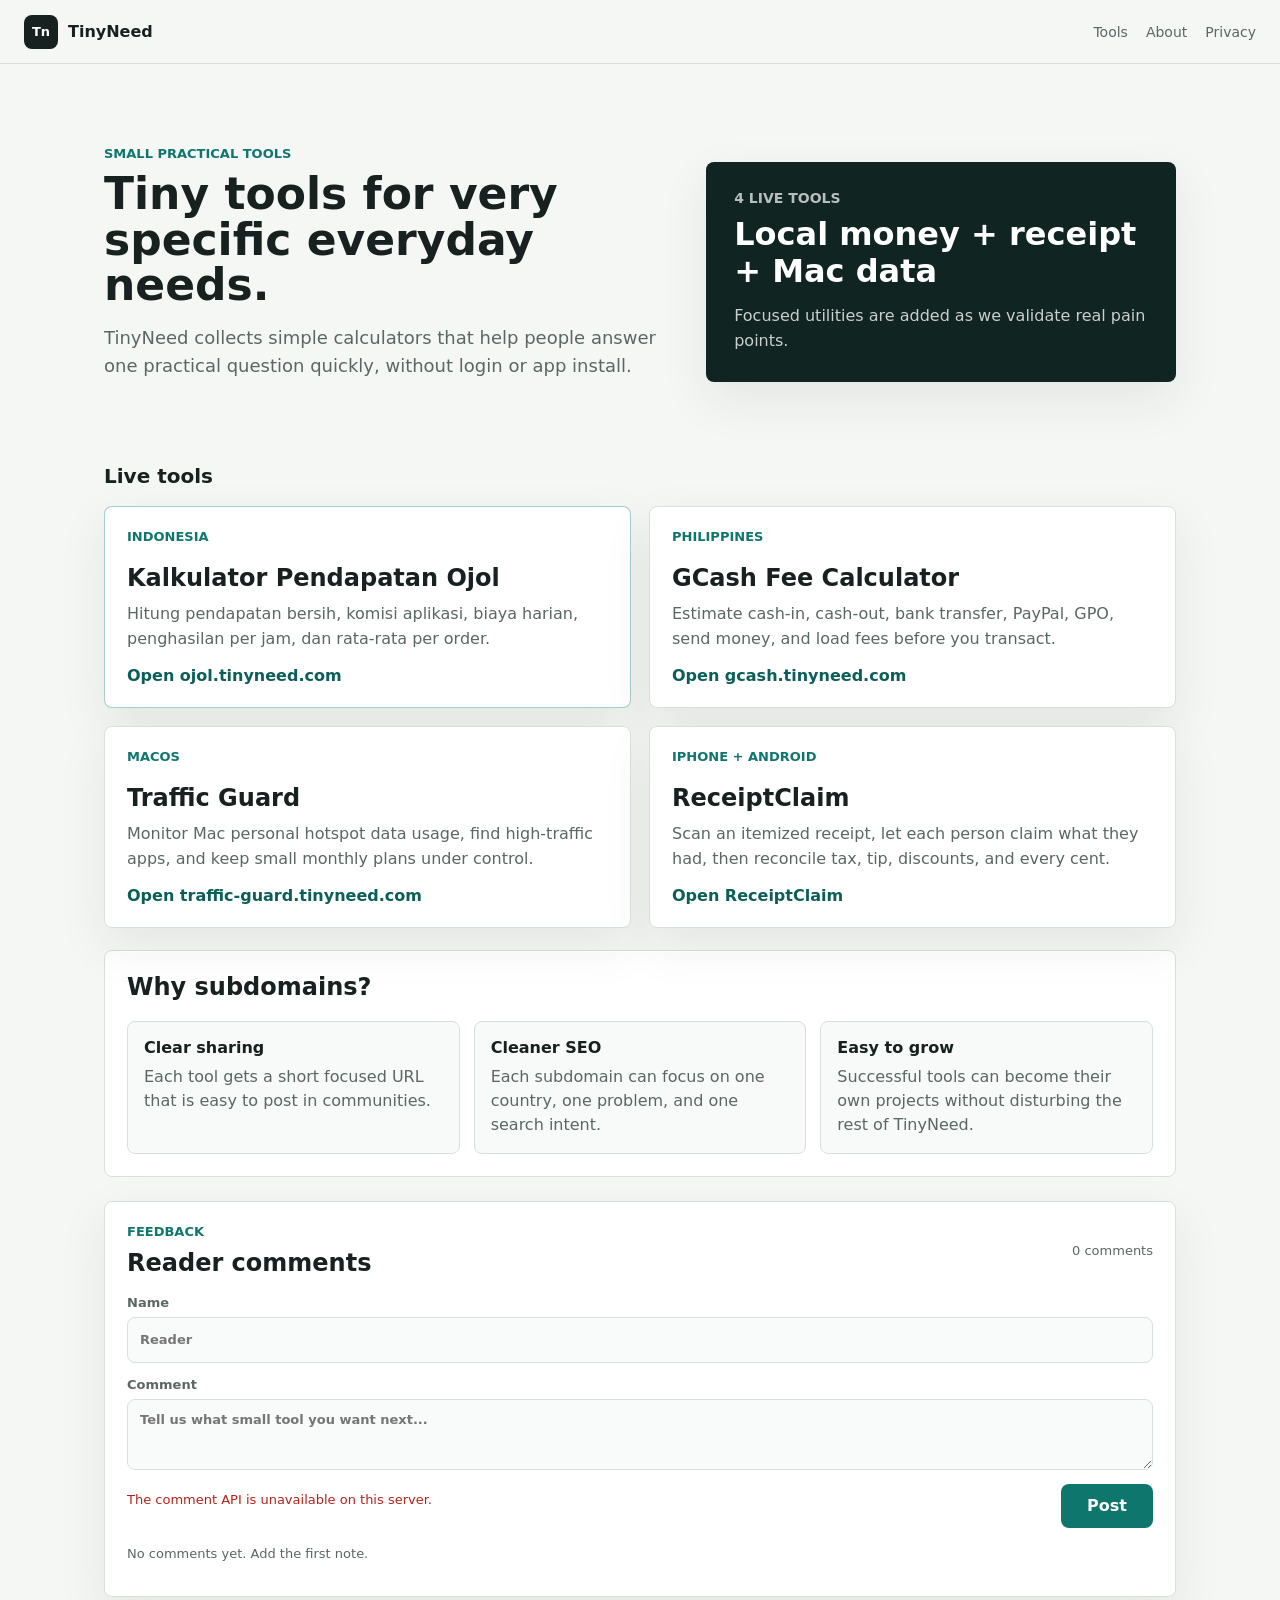
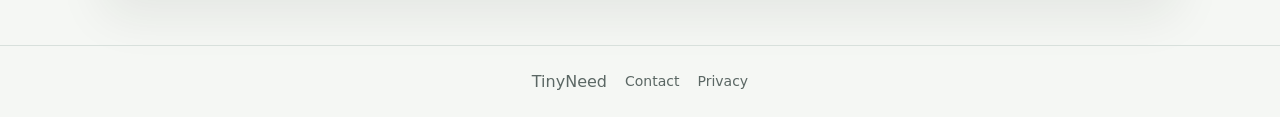
==== index.html @ 7031dfa2 "Add TinyNeed hub" ====
<!doctype html>
<html lang="en">
  <head>
    <meta charset="utf-8">
    <meta name="viewport" content="width=device-width, initial-scale=1">
    <title>TinyNeed - Small Practical Tools</title>
    <meta name="description" content="TinyNeed is a collection of small practical tools for everyday local needs, including ojol income, GCash fee, and Mac hotspot data tools.">
    <meta property="og:title" content="TinyNeed">
    <meta property="og:description" content="Small practical calculators for specific everyday needs.">
    <meta property="og:type" content="website">
    <meta property="og:url" content="https://tinyneed.com/">
    <meta name="theme-color" content="#17211f">
    <meta name="google-adsense-account" content="ca-pub-7896672979027584">
    <script async src="https://pagead2.googlesyndication.com/pagead/js/adsbygoogle.js?client=ca-pub-7896672979027584" crossorigin="anonymous"></script>
    <link rel="stylesheet" href="/styles.css?v=hub-20260701-2">
  </head>
  <body>
    <header class="topbar">
      <a class="brand" href="/" aria-label="TinyNeed home">
        <span class="brand-mark">Tn</span>
        <span>TinyNeed</span>
      </a>
      <nav class="topnav" aria-label="Site links">
        <a href="#tools">Tools</a>
        <a href="/about/">About</a>
        <a href="/privacy/">Privacy</a>
      </nav>
    </header>

    <main class="app-shell hub-shell">
      <section class="hub-hero">
        <div>
          <p class="eyebrow">Small practical tools</p>
          <h1>Tiny tools for very specific everyday needs.</h1>
          <p class="hero-text">TinyNeed collects simple calculators that help people answer one practical question quickly, without login or app install.</p>
        </div>
        <div class="hub-panel" aria-label="Available tools">
          <span>4 live tools</span>
          <strong>Local money + receipt + Mac data</strong>
          <p>Focused utilities are added as we validate real pain points.</p>
        </div>
      </section>

      <section class="tool-directory" id="tools">
        <div class="section-title">
          <h2>Live tools</h2>
        </div>
        <div class="tool-card-grid">
          <a class="tool-card primary-tool" href="https://ojol.tinyneed.com/">
            <span class="tool-locale">Indonesia</span>
            <h3>Kalkulator Pendapatan Ojol</h3>
            <p>Hitung pendapatan bersih, komisi aplikasi, biaya harian, penghasilan per jam, dan rata-rata per order.</p>
            <strong>Open ojol.tinyneed.com</strong>
          </a>
          <a class="tool-card" href="https://gcash.tinyneed.com/">
            <span class="tool-locale">Philippines</span>
            <h3>GCash Fee Calculator</h3>
            <p>Estimate cash-in, cash-out, bank transfer, PayPal, GPO, send money, and load fees before you transact.</p>
            <strong>Open gcash.tinyneed.com</strong>
          </a>
          <a class="tool-card" href="https://traffic-guard.tinyneed.com/">
            <span class="tool-locale">macOS</span>
            <h3>Traffic Guard</h3>
            <p>Monitor Mac personal hotspot data usage, find high-traffic apps, and keep small monthly plans under control.</p>
            <strong>Open traffic-guard.tinyneed.com</strong>
          </a>
          <a class="tool-card" href="https://receiptclaim.tinyneed.com/">
            <span class="tool-locale">iPhone + Android</span>
            <h3>ReceiptClaim</h3>
            <p>Scan an itemized receipt, let each person claim what they had, then reconcile tax, tip, discounts, and every cent.</p>
            <strong>Open ReceiptClaim</strong>
          </a>
        </div>
      </section>

      <section class="guide-section hub-note">
        <h2>Why subdomains?</h2>
        <div class="guide-grid">
          <article>
            <strong>Clear sharing</strong>
            <p>Each tool gets a short focused URL that is easy to post in communities.</p>
          </article>
          <article>
            <strong>Cleaner SEO</strong>
            <p>Each subdomain can focus on one country, one problem, and one search intent.</p>
          </article>
          <article>
            <strong>Easy to grow</strong>
            <p>Successful tools can become their own projects without disturbing the rest of TinyNeed.</p>
          </article>
        </div>
      </section>

      <section class="comment-section" id="comments" data-comment-section data-page-slug="home">
        <div class="comment-head">
          <div>
            <p class="eyebrow">Feedback</p>
            <h2>Reader comments</h2>
          </div>
          <span data-comment-count>Loading comments</span>
        </div>
        <form class="comment-form" data-comment-form>
          <div class="comment-hp" aria-hidden="true" style="position:absolute;width:1px;height:1px;overflow:hidden;left:-9999px;top:-9999px;">
            <label>Website<input type="text" name="website" tabindex="-1" autocomplete="off"></label>
          </div>
          <label>
            <span>Name</span>
            <input name="name" type="text" maxlength="40" placeholder="Reader" autocomplete="name">
          </label>
          <label>
            <span>Comment</span>
            <textarea name="comment" maxlength="600" rows="3" placeholder="Tell us what small tool you want next..." required></textarea>
          </label>
          <div class="comment-actions">
            <p class="comment-status" data-comment-status role="status"></p>
            <button type="submit" data-comment-submit>Post</button>
          </div>
        </form>
        <div class="comment-list" data-comment-list></div>
      </section>
    </main>

    <footer class="footer">
      <span>TinyNeed</span>
      <a href="/contact/">Contact</a>
      <a href="/privacy/">Privacy</a>
    </footer>
    <script src="/script.js" defer></script>
  </body>
</html>
---- styles.css ----
:root {
  color-scheme: light;
  --bg: #f5f7f4;
  --panel: #ffffff;
  --ink: #17211f;
  --muted: #5b6764;
  --line: #d8e0dc;
  --primary: #0f766e;
  --primary-strong: #0b5f58;
  --accent: #f59e0b;
  --danger: #b42318;
  --danger-bg: #fff1ef;
  --safe-bg: #eaf8f2;
  --shadow: 0 18px 50px rgba(23, 33, 31, 0.08);
  font-family: Inter, ui-sans-serif, system-ui, -apple-system, BlinkMacSystemFont, "Segoe UI", sans-serif;
}

* {
  box-sizing: border-box;
}

body {
  margin: 0;
  background: var(--bg);
  color: var(--ink);
}

a {
  color: inherit;
}

.topbar {
  align-items: center;
  background: rgba(245, 247, 244, 0.94);
  border-bottom: 1px solid var(--line);
  display: flex;
  justify-content: space-between;
  min-height: 64px;
  padding: 0 24px;
  position: sticky;
  top: 0;
  z-index: 10;
}

.brand {
  align-items: center;
  display: inline-flex;
  font-weight: 800;
  gap: 10px;
  text-decoration: none;
}

.brand-mark {
  align-items: center;
  aspect-ratio: 1;
  background: var(--ink);
  border-radius: 8px;
  color: #fff;
  display: inline-flex;
  font-size: 13px;
  justify-content: center;
  width: 34px;
}

.topnav,
.footer {
  align-items: center;
  display: flex;
  gap: 18px;
}

.topnav a,
.footer a {
  color: var(--muted);
  font-size: 14px;
  text-decoration: none;
}

.app-shell {
  margin: 0 auto;
  max-width: 1180px;
  padding: 28px 24px 48px;
}

.hero {
  align-items: center;
  display: grid;
  gap: 28px;
  grid-template-columns: minmax(0, 1.15fr) minmax(280px, 0.85fr);
  min-height: 260px;
}

.hero-copy,
.hero-visual {
  min-width: 0;
}

.eyebrow {
  color: var(--primary);
  font-size: 13px;
  font-weight: 800;
  letter-spacing: 0;
  margin: 0 0 10px;
  text-transform: uppercase;
}

h1,
h2,
h3,
p {
  margin-top: 0;
}

h1 {
  font-size: 44px;
  letter-spacing: 0;
  line-height: 1.04;
  margin-bottom: 16px;
  max-width: 680px;
  overflow-wrap: break-word;
}

.hero-text {
  color: var(--muted);
  font-size: 18px;
  line-height: 1.55;
  max-width: 640px;
}

.hero-visual {
  align-items: center;
  display: flex;
  justify-content: center;
}

.phone-card {
  aspect-ratio: 5 / 4;
  background: #102421;
  border: 1px solid rgba(255, 255, 255, 0.2);
  border-radius: 8px;
  box-shadow: var(--shadow);
  color: #fff;
  max-width: 360px;
  overflow: hidden;
  padding: 22px;
  position: relative;
  width: 100%;
}

.map-strip {
  background:
    linear-gradient(90deg, rgba(255,255,255,0.16) 1px, transparent 1px),
    linear-gradient(0deg, rgba(255,255,255,0.12) 1px, transparent 1px);
  background-size: 34px 34px;
  inset: 0;
  opacity: 0.35;
  position: absolute;
}

.ride-row {
  align-items: center;
  background: rgba(255,255,255,0.95);
  border-radius: 8px;
  color: var(--ink);
  display: flex;
  justify-content: space-between;
  margin-bottom: 12px;
  padding: 14px;
  position: relative;
  z-index: 1;
}

.ride-row span {
  background: var(--primary);
  border-radius: 99px;
  display: block;
  height: 12px;
  width: 72px;
}

.ride-row.muted span {
  background: var(--accent);
  width: 108px;
}

.route-line {
  border: 5px solid var(--accent);
  border-bottom: 0;
  border-left: 0;
  border-radius: 0 80px 0 0;
  bottom: 36px;
  height: 120px;
  position: absolute;
  right: 46px;
  width: 130px;
}

.tool-grid {
  align-items: start;
  display: grid;
  gap: 20px;
  grid-template-columns: minmax(0, 1.2fr) minmax(320px, 0.8fr);
}

.calculator,
.results,
.history-section,
.guide-section {
  background: var(--panel);
  border: 1px solid var(--line);
  border-radius: 8px;
  box-shadow: var(--shadow);
}

.calculator,
.results {
  padding: 22px;
}

.section-title {
  align-items: center;
  display: flex;
  gap: 12px;
  justify-content: space-between;
  margin-bottom: 18px;
}

.section-title h2 {
  font-size: 20px;
  margin-bottom: 0;
}

.field-row {
  display: grid;
  gap: 14px;
  grid-template-columns: repeat(2, minmax(0, 1fr));
  margin-bottom: 14px;
}

label {
  color: var(--muted);
  display: grid;
  font-size: 13px;
  font-weight: 750;
  gap: 8px;
}

input,
select {
  background: #fff;
  border: 1px solid var(--line);
  border-radius: 8px;
  color: var(--ink);
  font: inherit;
  font-size: 16px;
  min-height: 46px;
  padding: 0 12px;
  width: 100%;
}

input:focus,
select:focus {
  border-color: var(--primary);
  outline: 3px solid rgba(15, 118, 110, 0.14);
}

.money-input {
  align-items: center;
  border: 1px solid var(--line);
  border-radius: 8px;
  display: flex;
  overflow: hidden;
}

.money-input span {
  align-items: center;
  align-self: stretch;
  background: #eef4f1;
  color: var(--muted);
  display: flex;
  font-weight: 800;
  padding: 0 12px;
}

.money-input input {
  border: 0;
  border-radius: 0;
}

.costs {
  border-top: 1px solid var(--line);
  margin-top: 18px;
  padding-top: 18px;
}

.costs h3 {
  font-size: 16px;
  margin-bottom: 14px;
}

button,
.whatsapp-button {
  align-items: center;
  border: 0;
  border-radius: 8px;
  cursor: pointer;
  display: inline-flex;
  font: inherit;
  font-weight: 800;
  justify-content: center;
  min-height: 44px;
  padding: 0 16px;
  text-decoration: none;
}

.primary-button {
  background: var(--primary);
  color: #fff;
  margin-top: 6px;
  width: 100%;
}

.primary-button:hover {
  background: var(--primary-strong);
}

.secondary-button {
  background: #ecf3f0;
  color: var(--primary-strong);
}

.ghost-button {
  background: transparent;
  color: var(--muted);
  min-height: 34px;
  padding: 0 8px;
}

.whatsapp-button {
  background: #1f9d55;
  color: #fff;
}

.results {
  position: sticky;
  top: 84px;
}

.status-pill {
  background: var(--safe-bg);
  border-radius: 99px;
  color: var(--primary-strong);
  font-size: 13px;
  font-weight: 900;
  padding: 7px 10px;
}

.status-pill.warning {
  background: var(--danger-bg);
  color: var(--danger);
}

.big-number {
  background: #0d2925;
  border-radius: 8px;
  color: #fff;
  margin-bottom: 16px;
  padding: 20px;
}

.big-number span {
  color: rgba(255,255,255,0.72);
  display: block;
  font-size: 14px;
  margin-bottom: 8px;
}

.big-number strong {
  display: block;
  font-size: 34px;
  line-height: 1.1;
}

.metric-list {
  display: grid;
  gap: 10px;
}

.metric-list div {
  align-items: center;
  border-bottom: 1px solid var(--line);
  display: flex;
  justify-content: space-between;
  min-height: 48px;
}

.metric-list span {
  color: var(--muted);
}

.insight {
  background: #fff8ea;
  border: 1px solid #f4d69a;
  border-radius: 8px;
  color: #62410c;
  line-height: 1.45;
  margin-top: 16px;
  padding: 14px;
}

.insight.warning {
  background: var(--danger-bg);
  border-color: #ffccc7;
  color: var(--danger);
}

.share-row {
  display: grid;
  gap: 10px;
  grid-template-columns: 1fr 1fr;
  margin-top: 16px;
}

.history-section,
.guide-section {
  margin-top: 22px;
  padding: 22px;
}

.history-list {
  display: grid;
  gap: 10px;
}

.history-item {
  align-items: center;
  background: #f7faf8;
  border: 1px solid var(--line);
  border-radius: 8px;
  display: grid;
  gap: 4px;
  grid-template-columns: minmax(0, 1fr) auto;
  padding: 12px;
}

.history-item strong,
.history-item span {
  display: block;
}

.history-item span {
  color: var(--muted);
  font-size: 13px;
}

.empty-state {
  color: var(--muted);
  margin-bottom: 0;
}

.guide-grid {
  display: grid;
  gap: 14px;
  grid-template-columns: repeat(3, minmax(0, 1fr));
}

.guide-grid article {
  background: #f7faf8;
  border: 1px solid var(--line);
  border-radius: 8px;
  padding: 16px;
}

.guide-grid p {
  color: var(--muted);
  line-height: 1.5;
  margin-bottom: 0;
  margin-top: 8px;
}

.hub-shell {
  max-width: 1120px;
}

.hub-hero {
  align-items: center;
  display: grid;
  gap: 28px;
  grid-template-columns: minmax(0, 1.1fr) minmax(280px, 0.9fr);
  min-height: 360px;
}

.hub-panel {
  background: #102421;
  border-radius: 8px;
  box-shadow: var(--shadow);
  color: #fff;
  padding: 28px;
}

.hub-panel span {
  color: rgba(255,255,255,0.7);
  display: block;
  font-size: 14px;
  font-weight: 800;
  margin-bottom: 10px;
  text-transform: uppercase;
}

.hub-panel strong {
  display: block;
  font-size: 32px;
  line-height: 1.15;
  margin-bottom: 14px;
}

.hub-panel p {
  color: rgba(255,255,255,0.78);
  line-height: 1.55;
  margin-bottom: 0;
}

.tool-directory {
  margin-top: 12px;
}

.tool-card-grid {
  display: grid;
  gap: 18px;
  grid-template-columns: repeat(2, minmax(0, 1fr));
}

.tool-card {
  background: var(--panel);
  border: 1px solid var(--line);
  border-radius: 8px;
  box-shadow: var(--shadow);
  display: grid;
  gap: 10px;
  min-width: 0;
  padding: 22px;
  text-decoration: none;
}

.tool-card:hover {
  border-color: rgba(15, 118, 110, 0.4);
}

.tool-card.primary-tool {
  border-color: rgba(15, 118, 110, 0.36);
}

.tool-locale {
  color: var(--primary);
  display: block;
  font-size: 13px;
  font-weight: 900;
  margin-bottom: 10px;
  text-transform: uppercase;
}

.tool-card h3 {
  font-size: 24px;
  line-height: 1.18;
  margin-bottom: 0;
  overflow-wrap: break-word;
}

.tool-card p {
  color: var(--muted);
  line-height: 1.55;
  margin-bottom: 4px;
}

.tool-card strong {
  color: var(--primary-strong);
  display: block;
  overflow-wrap: anywhere;
}

.hub-note {
  box-shadow: none;
}

.footer {
  border-top: 1px solid var(--line);
  color: var(--muted);
  justify-content: center;
  min-height: 72px;
  padding: 0 20px;
}

.simple-page {
  background: var(--panel);
  border: 1px solid var(--line);
  border-radius: 8px;
  box-shadow: var(--shadow);
  line-height: 1.6;
  margin: 48px auto;
  max-width: 760px;
  padding: 28px;
}

.simple-page h1 {
  font-size: 36px;
}

.back-link {
  color: var(--primary);
  display: inline-block;
  font-weight: 800;
  margin-bottom: 18px;
  text-decoration: none;
}

.receiptclaim-shell {
  --receipt-navy: #31456a;
  --receipt-ivory: #f7f5f0;
}

.receiptclaim-hero,
.receiptclaim-showcase,
.receiptclaim-privacy-callout {
  align-items: center;
  display: grid;
  gap: 36px;
  grid-template-columns: minmax(0, 1.1fr) minmax(280px, 0.9fr);
}

.receiptclaim-hero {
  min-height: 560px;
  padding: 52px 0;
}

.receiptclaim-actions,
.receiptclaim-proof {
  align-items: center;
  display: flex;
  flex-wrap: wrap;
  gap: 12px;
}

.receiptclaim-primary,
.receiptclaim-secondary {
  border-radius: 10px;
  display: inline-flex;
  font-weight: 800;
  justify-content: center;
  padding: 13px 18px;
  text-decoration: none;
}

.receiptclaim-primary {
  background: var(--receipt-navy);
  color: #fff;
}

.receiptclaim-secondary {
  border: 1px solid var(--line);
  color: var(--receipt-navy);
}

.receiptclaim-proof {
  color: var(--muted);
  font-size: 14px;
  margin: 24px 0 0;
  padding: 0;
}

.receiptclaim-proof li {
  list-style: none;
}

.receiptclaim-proof li::before {
  color: var(--primary);
  content: "✓";
  font-weight: 900;
  margin-right: 7px;
}

.receiptclaim-brand-panel {
  align-items: center;
  background: var(--receipt-navy);
  border-radius: 24px;
  box-shadow: var(--shadow);
  color: #fff;
  display: flex;
  flex-direction: column;
  padding: 36px;
  text-align: center;
}

.receiptclaim-brand-panel img {
  border-radius: 22%;
  max-width: 260px;
  width: 70%;
}

.receiptclaim-brand-panel strong {
  font-size: 28px;
  margin-top: 20px;
}

.receiptclaim-brand-panel span {
  color: rgba(255, 255, 255, 0.72);
  margin-top: 6px;
}

.receiptclaim-section,
.receiptclaim-showcase,
.receiptclaim-privacy-callout {
  background: var(--panel);
  border: 1px solid var(--line);
  border-radius: 18px;
  box-shadow: var(--shadow);
  margin-bottom: 26px;
  padding: 30px;
}

.receiptclaim-steps {
  display: grid;
  gap: 16px;
  grid-template-columns: repeat(4, minmax(0, 1fr));
}

.receiptclaim-steps article {
  background: #f8faf9;
  border: 1px solid var(--line);
  border-radius: 14px;
  padding: 18px;
}

.receiptclaim-steps article > span {
  align-items: center;
  background: var(--receipt-navy);
  border-radius: 50%;
  color: #fff;
  display: inline-flex;
  font-weight: 900;
  height: 30px;
  justify-content: center;
  margin-bottom: 16px;
  width: 30px;
}

.receiptclaim-steps h3 {
  margin-bottom: 8px;
}

.receiptclaim-steps p,
.receiptclaim-showcase p,
.receiptclaim-privacy-callout p,
.legal-page p,
.legal-page li {
  color: var(--muted);
  line-height: 1.65;
}

.receiptclaim-screens {
  display: grid;
  gap: 16px;
  grid-template-columns: repeat(2, minmax(0, 1fr));
}

.receiptclaim-screens figure {
  margin: 0;
}

.receiptclaim-screens img {
  border: 1px solid var(--line);
  border-radius: 18px;
  display: block;
  width: 100%;
}

.receiptclaim-screens figcaption {
  color: var(--muted);
  font-size: 12px;
  line-height: 1.4;
  margin-top: 8px;
}

.receiptclaim-note {
  background: #eef2f8;
  border-left: 4px solid var(--receipt-navy);
  border-radius: 8px;
  padding: 14px;
}

.legal-page h2 {
  font-size: 22px;
  margin-top: 28px;
}

.comment-section {
  background: var(--panel);
  border: 1px solid var(--line);
  border-radius: 8px;
  box-shadow: var(--shadow);
  margin-top: 24px;
  padding: 22px;
}

.comment-head,
.comment-actions,
.comment-meta {
  align-items: center;
  display: flex;
  gap: 12px;
  justify-content: space-between;
}

.comment-head h2 {
  margin: 0;
}

.comment-head span,
.comment-meta time,
.comment-empty,
.comment-status {
  color: var(--muted);
  font-size: 13px;
}

.comment-form {
  display: grid;
  gap: 14px;
  margin-top: 18px;
}

.comment-form label {
  display: grid;
  gap: 7px;
}

.comment-form input,
.comment-form textarea {
  background: #f8fbf9;
  border: 1px solid var(--line);
  border-radius: 8px;
  color: var(--text);
  font: inherit;
  padding: 12px;
}

.comment-form textarea {
  resize: vertical;
}

.comment-actions button {
  background: var(--primary);
  border: 0;
  border-radius: 8px;
  color: #fff;
  cursor: pointer;
  font-weight: 800;
  min-width: 92px;
  padding: 11px 16px;
}

.comment-actions button:disabled {
  cursor: wait;
  opacity: 0.65;
}

.comment-status[data-tone="error"] {
  color: #b42318;
}

.comment-status[data-tone="success"] {
  color: #067647;
}

.comment-list {
  display: grid;
  gap: 12px;
  margin-top: 18px;
}

.comment-item {
  background: #f8fbf9;
  border: 1px solid var(--line);
  border-radius: 8px;
  padding: 14px;
}

.comment-item p {
  line-height: 1.55;
  margin: 8px 0 0;
}

@media (max-width: 860px) {
  .topbar {
    padding: 0 16px;
  }

  .app-shell {
    padding: 22px 14px 36px;
  }

  .hero,
  .hub-hero,
  .tool-grid,
  .tool-card-grid,
  .guide-grid,
  .receiptclaim-hero,
  .receiptclaim-showcase,
  .receiptclaim-privacy-callout {
    grid-template-columns: 1fr;
  }

  .receiptclaim-hero {
    min-height: auto;
    padding: 28px 0;
  }

  .receiptclaim-steps {
    grid-template-columns: repeat(2, minmax(0, 1fr));
  }

  .hero {
    min-height: auto;
  }

  h1 {
    font-size: 36px;
  }

  .hero-text {
    font-size: 16px;
  }

  .hero-visual {
    display: none;
  }

  .results {
    position: static;
  }
}

@media (max-width: 560px) {
  .topnav {
    display: none;
  }

  .field-row,
  .share-row {
    grid-template-columns: 1fr;
  }

  .calculator,
  .results,
  .history-section,
  .guide-section,
  .comment-section {
    padding: 16px;
  }

  .comment-head,
  .comment-actions {
    align-items: flex-start;
    flex-direction: column;
  }

  .big-number strong {
    font-size: 28px;
  }

  .receiptclaim-section,
  .receiptclaim-showcase,
  .receiptclaim-privacy-callout {
    padding: 18px;
  }

  .receiptclaim-steps,
  .receiptclaim-screens {
    grid-template-columns: 1fr;
  }
}
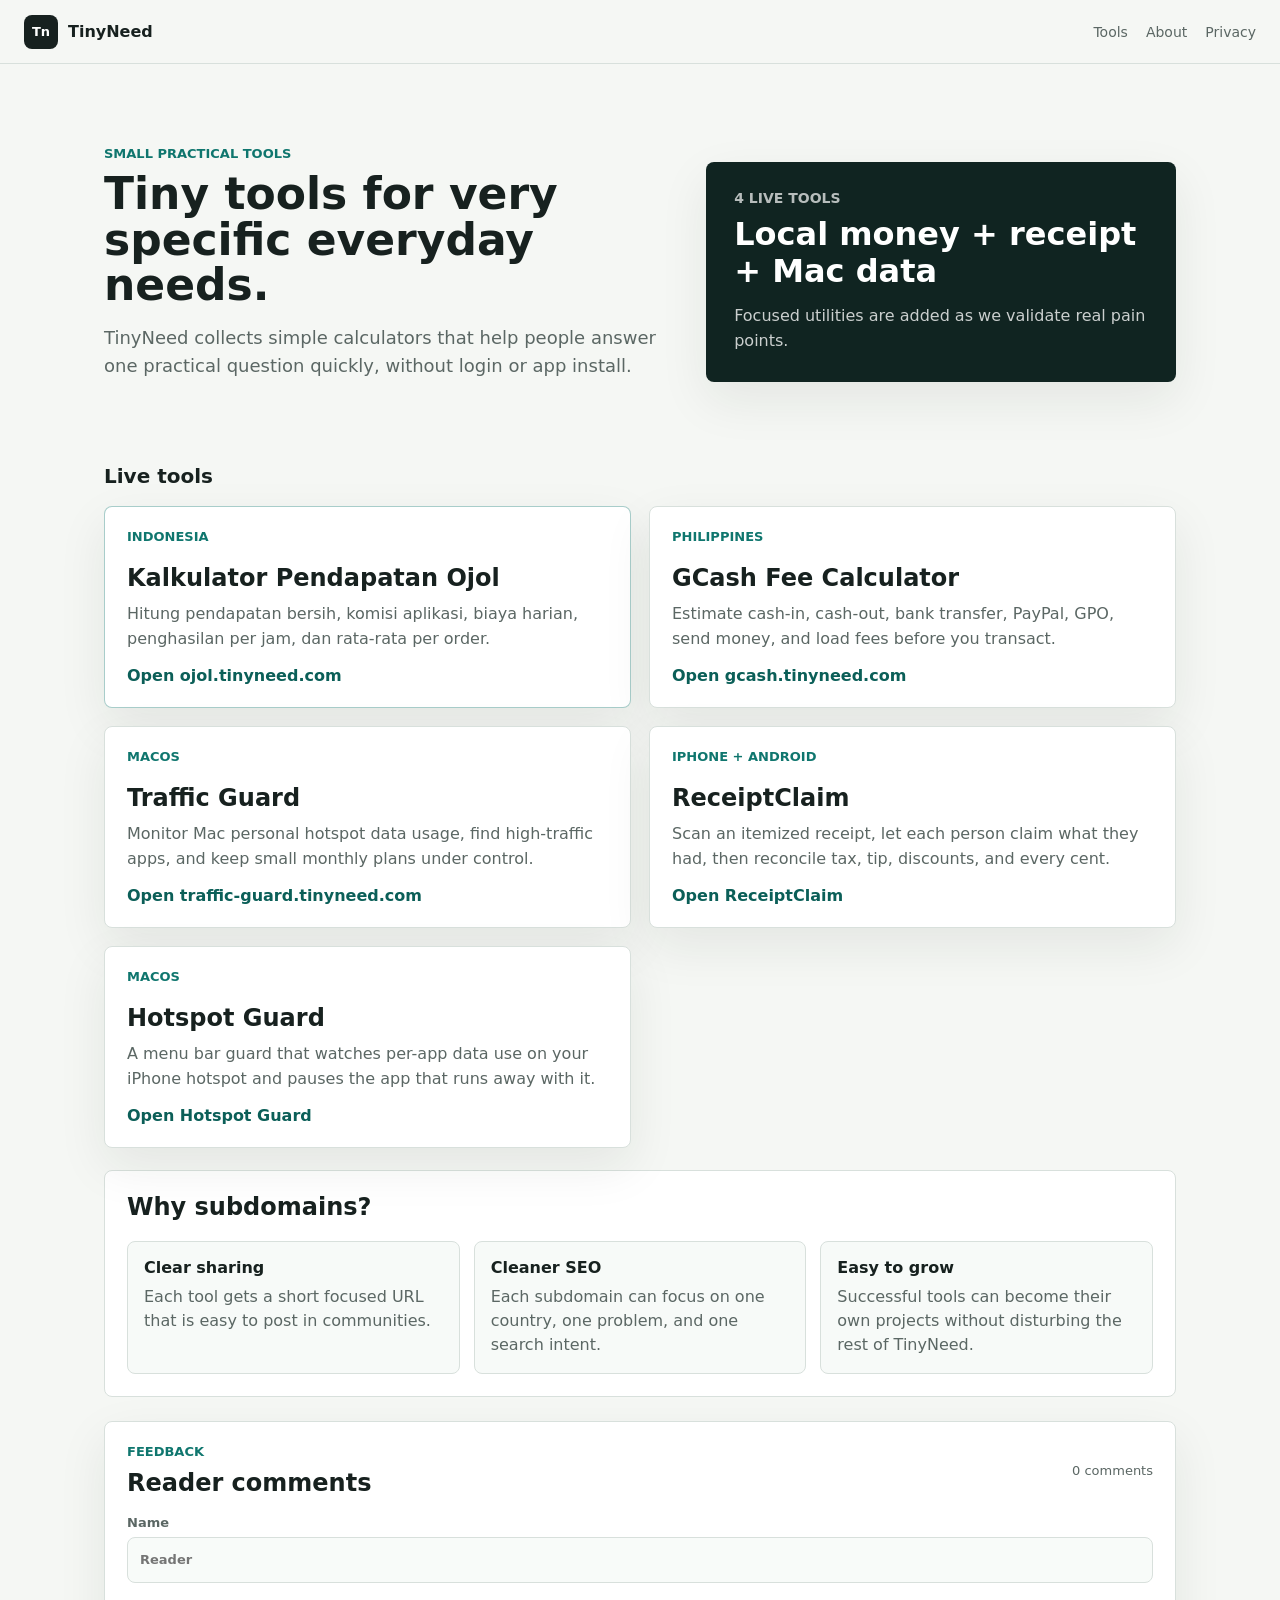
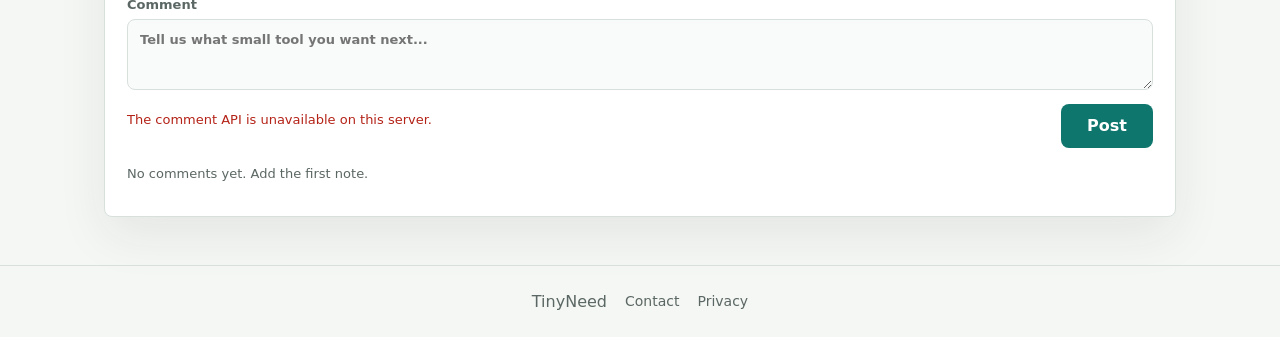
==== commit fb524ce2: "feat(hotspot-guard): publish the landing page and ship 1.0.1 The page and its assets were built in a" ====
--- a/index.html
+++ b/index.html
@@ -70,6 +70,12 @@
             <p>Scan an itemized receipt, let each person claim what they had, then reconcile tax, tip, discounts, and every cent.</p>
             <strong>Open ReceiptClaim</strong>
           </a>
+          <a class="tool-card" href="/hotspot-guard/">
+            <span class="tool-locale">macOS</span>
+            <h3>Hotspot Guard</h3>
+            <p>A menu bar guard that watches per-app data use on your iPhone hotspot and pauses the app that runs away with it.</p>
+            <strong>Open Hotspot Guard</strong>
+          </a>
         </div>
       </section>
 
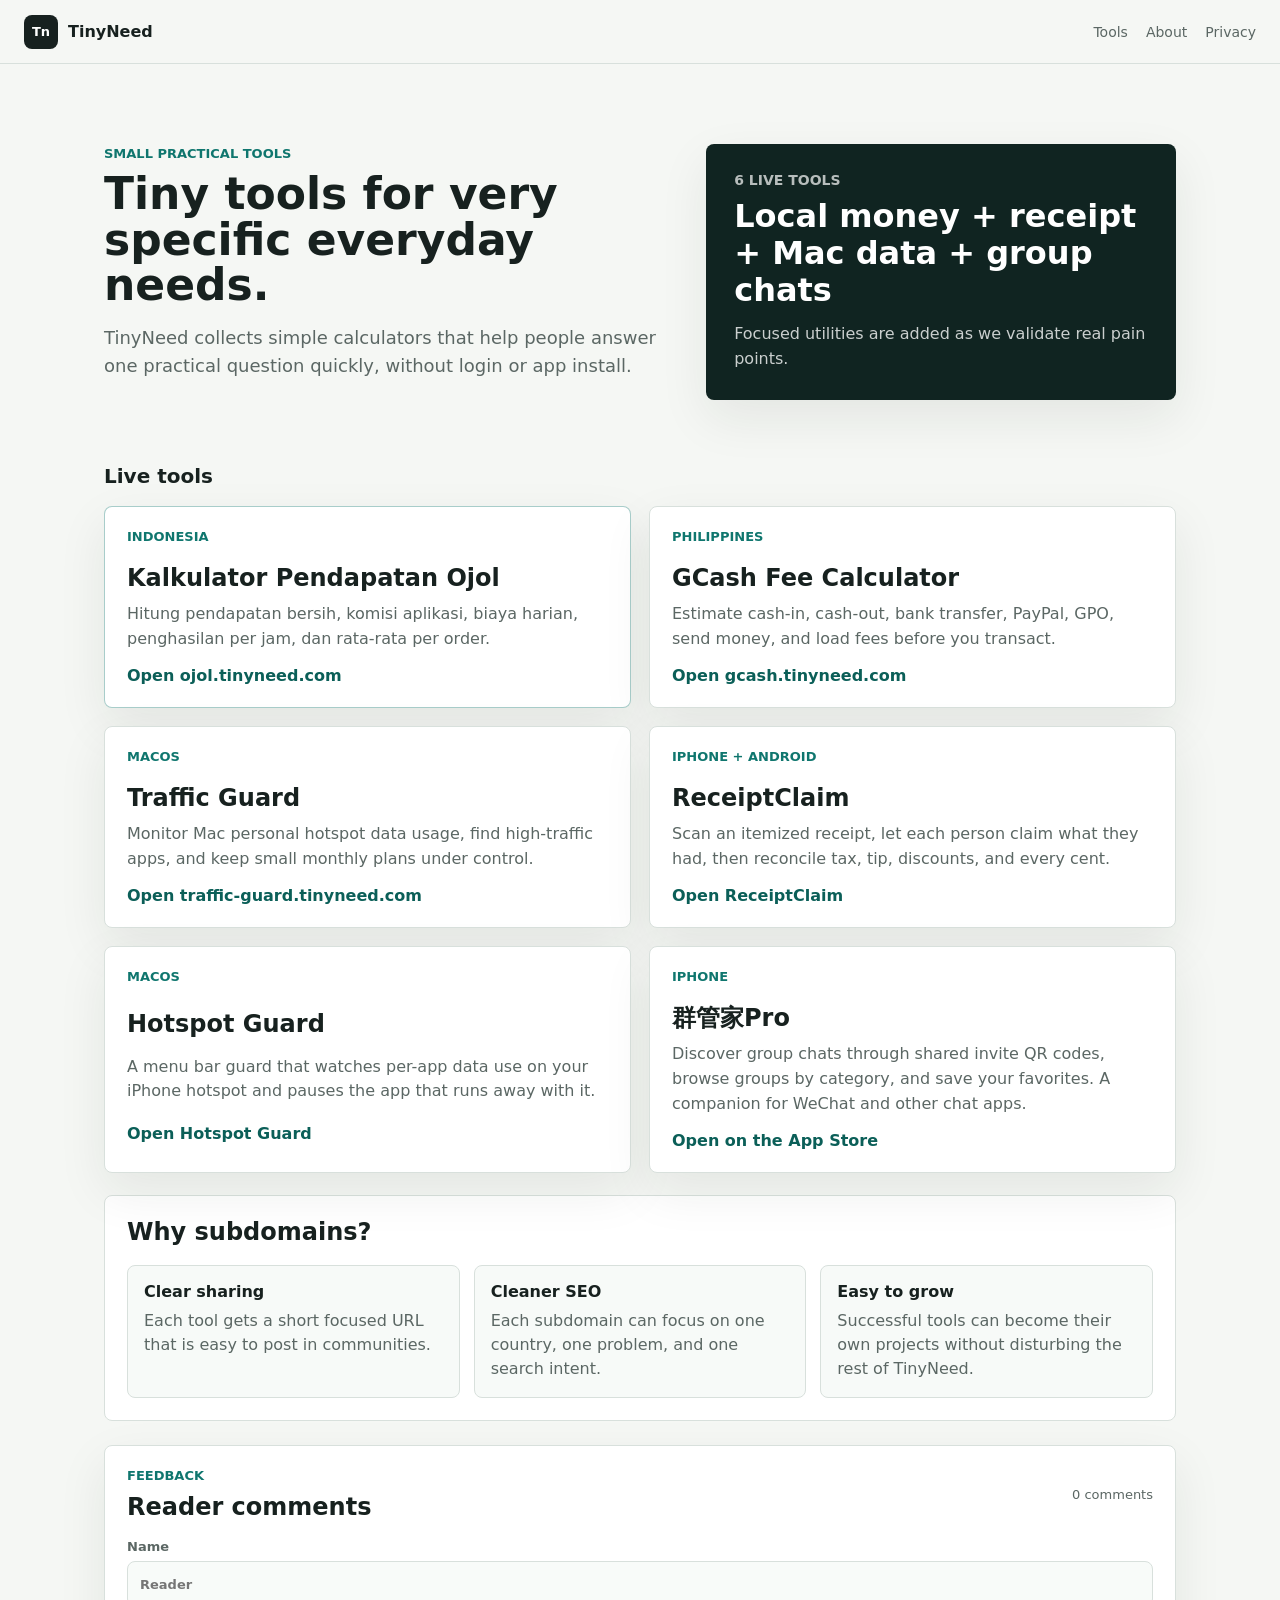
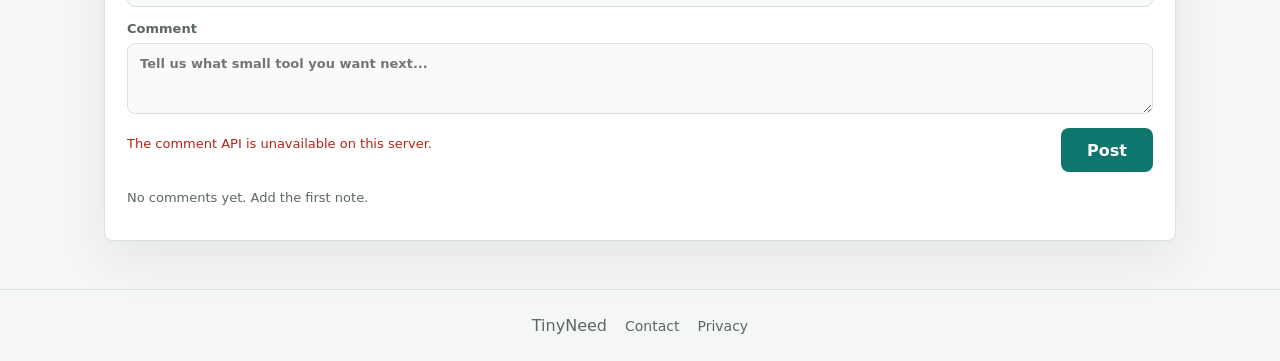
==== commit 117a498a: "feat: add 群管家Pro to the live tools directory Adds a tool card linking to the App Store listing (id64" ====
--- a/index.html
+++ b/index.html
@@ -3,6 +3,8 @@
   <head>
     <meta charset="utf-8">
     <meta name="viewport" content="width=device-width, initial-scale=1">
+    <!-- Search Console ownership; removing it un-verifies the property -->
+    <meta name="google-site-verification" content="5iN3atBsCV6KfUeKfjeGQDNeXze6tTj9iNtyIwaqzHs">
     <title>TinyNeed - Small Practical Tools</title>
     <meta name="description" content="TinyNeed is a collection of small practical tools for everyday local needs, including ojol income, GCash fee, and Mac hotspot data tools.">
     <meta property="og:title" content="TinyNeed">
@@ -35,8 +37,8 @@
           <p class="hero-text">TinyNeed collects simple calculators that help people answer one practical question quickly, without login or app install.</p>
         </div>
         <div class="hub-panel" aria-label="Available tools">
-          <span>4 live tools</span>
-          <strong>Local money + receipt + Mac data</strong>
+          <span>6 live tools</span>
+          <strong>Local money + receipt + Mac data + group chats</strong>
           <p>Focused utilities are added as we validate real pain points.</p>
         </div>
       </section>
@@ -75,6 +77,12 @@
             <h3>Hotspot Guard</h3>
             <p>A menu bar guard that watches per-app data use on your iPhone hotspot and pauses the app that runs away with it.</p>
             <strong>Open Hotspot Guard</strong>
+          </a>
+          <a class="tool-card" href="https://apps.apple.com/app/id6449223647">
+            <span class="tool-locale">iPhone</span>
+            <h3>群管家Pro</h3>
+            <p>Discover group chats through shared invite QR codes, browse groups by category, and save your favorites. A companion for WeChat and other chat apps.</p>
+            <strong>Open on the App Store</strong>
           </a>
         </div>
       </section>
--- a/styles.css
+++ b/styles.css
@@ -706,6 +706,28 @@
   margin-top: 6px;
 }
 
+.receiptclaim-store-link {
+  background: #fff;
+  border-radius: 10px;
+  color: var(--receipt-navy);
+  display: inline-flex;
+  font-weight: 800;
+  justify-content: center;
+  margin-top: 18px;
+  padding: 13px 18px;
+  text-decoration: none;
+}
+
+/* Beats the panel-wide img rule (70% width, 22% radius) — a QR needs its
+   exact pixel grid and a white quiet zone to stay scannable on the navy. */
+.receiptclaim-brand-panel img.receiptclaim-qr {
+  background: #fff;
+  border-radius: 12px;
+  margin-top: 16px;
+  max-width: 132px;
+  width: 132px;
+}
+
 .receiptclaim-section,
 .receiptclaim-showcase,
 .receiptclaim-privacy-callout {
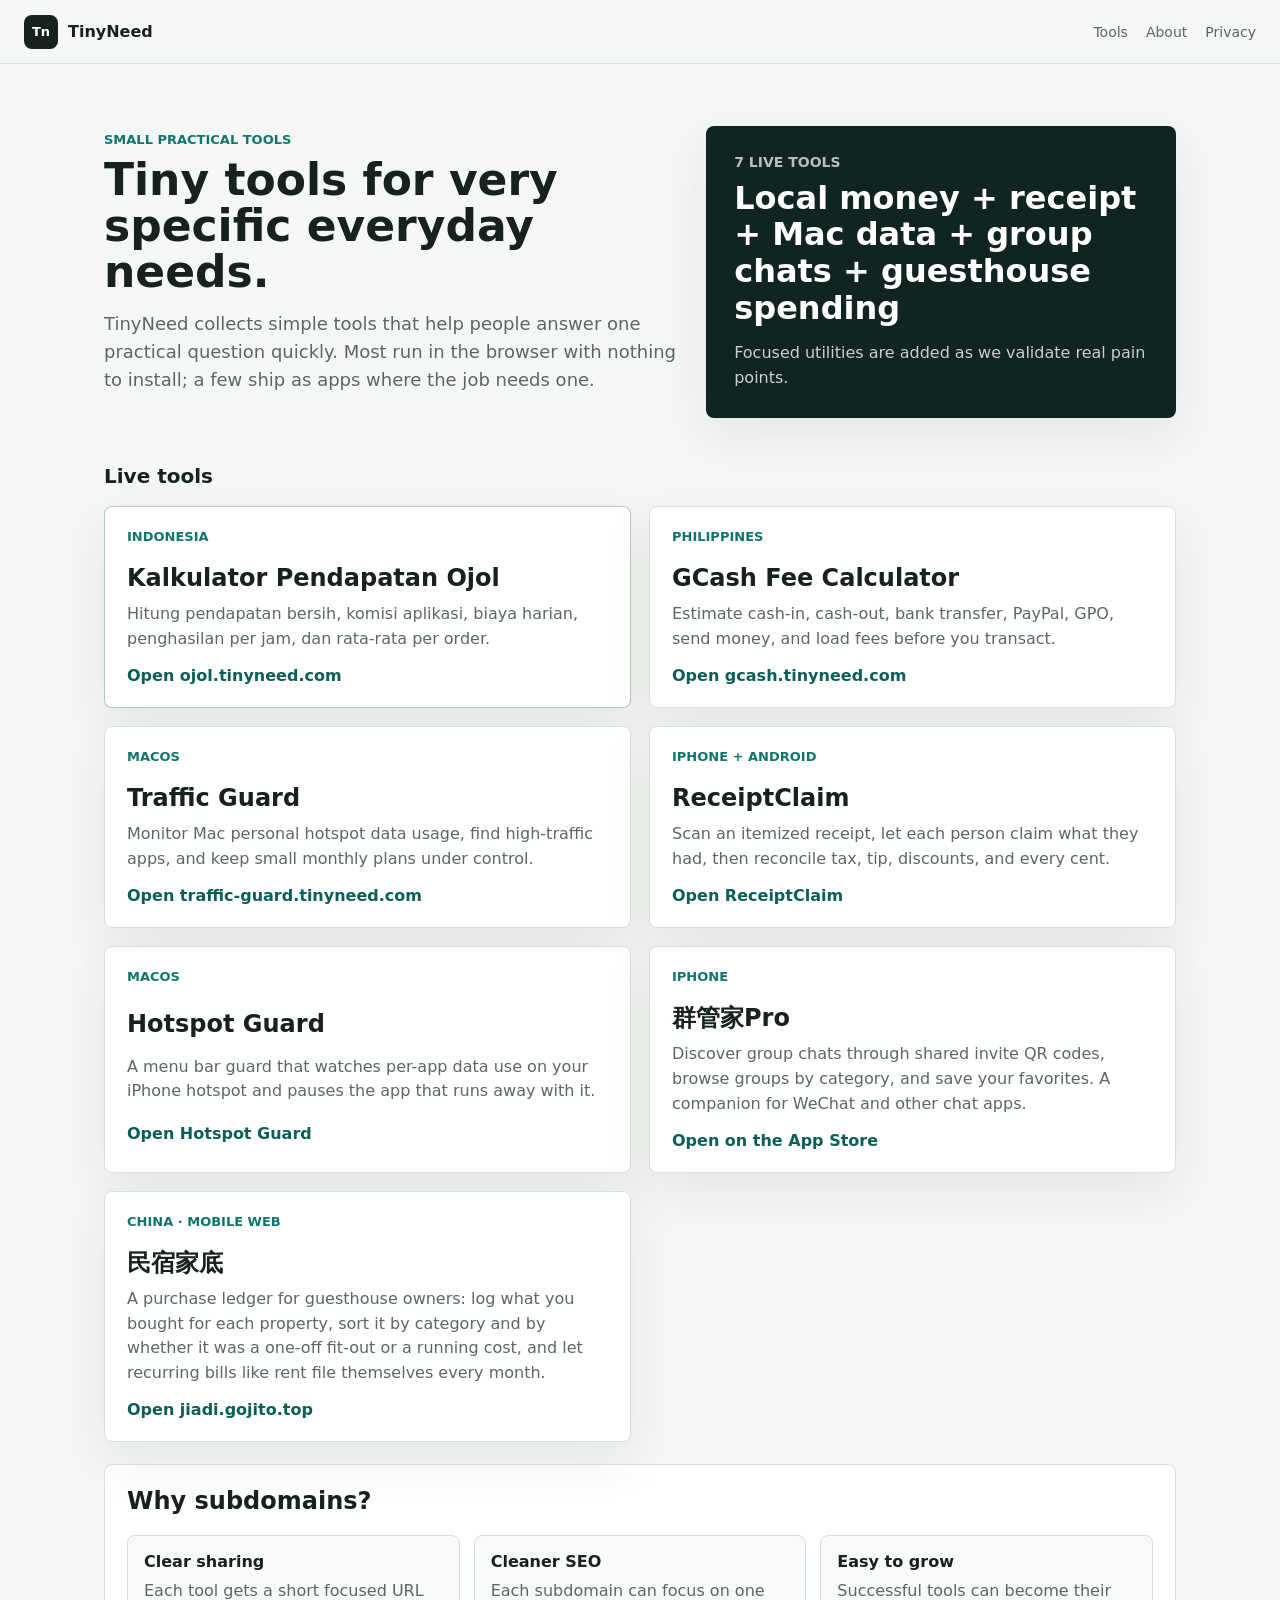
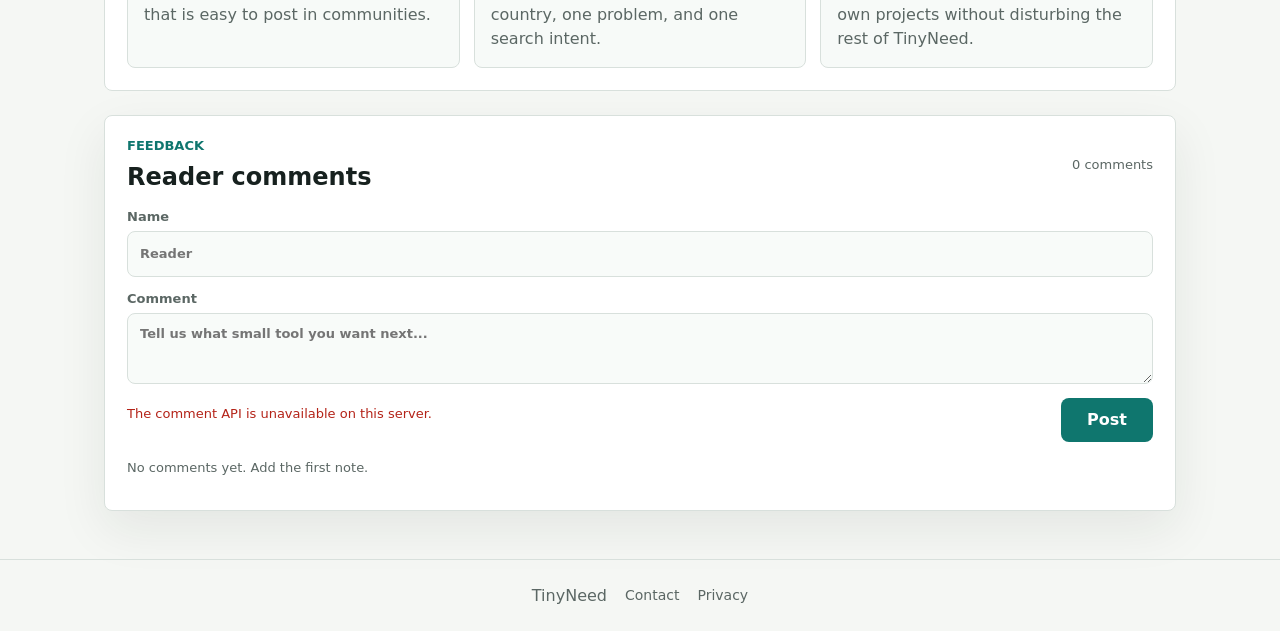
==== commit 4905c5d6: "feat: add 民宿家底 to the live tools directory Links out to jiadi.gojito.top rather than a tinyneed.com " ====
--- a/index.html
+++ b/index.html
@@ -34,11 +34,11 @@
         <div>
           <p class="eyebrow">Small practical tools</p>
           <h1>Tiny tools for very specific everyday needs.</h1>
-          <p class="hero-text">TinyNeed collects simple calculators that help people answer one practical question quickly, without login or app install.</p>
+          <p class="hero-text">TinyNeed collects simple tools that help people answer one practical question quickly. Most run in the browser with nothing to install; a few ship as apps where the job needs one.</p>
         </div>
         <div class="hub-panel" aria-label="Available tools">
-          <span>6 live tools</span>
-          <strong>Local money + receipt + Mac data + group chats</strong>
+          <span>7 live tools</span>
+          <strong>Local money + receipt + Mac data + group chats + guesthouse spending</strong>
           <p>Focused utilities are added as we validate real pain points.</p>
         </div>
       </section>
@@ -83,6 +83,12 @@
             <h3>群管家Pro</h3>
             <p>Discover group chats through shared invite QR codes, browse groups by category, and save your favorites. A companion for WeChat and other chat apps.</p>
             <strong>Open on the App Store</strong>
+          </a>
+          <a class="tool-card" href="https://jiadi.gojito.top/">
+            <span class="tool-locale">China · Mobile web</span>
+            <h3>民宿家底</h3>
+            <p>A purchase ledger for guesthouse owners: log what you bought for each property, sort it by category and by whether it was a one-off fit-out or a running cost, and let recurring bills like rent file themselves every month.</p>
+            <strong>Open jiadi.gojito.top</strong>
           </a>
         </div>
       </section>
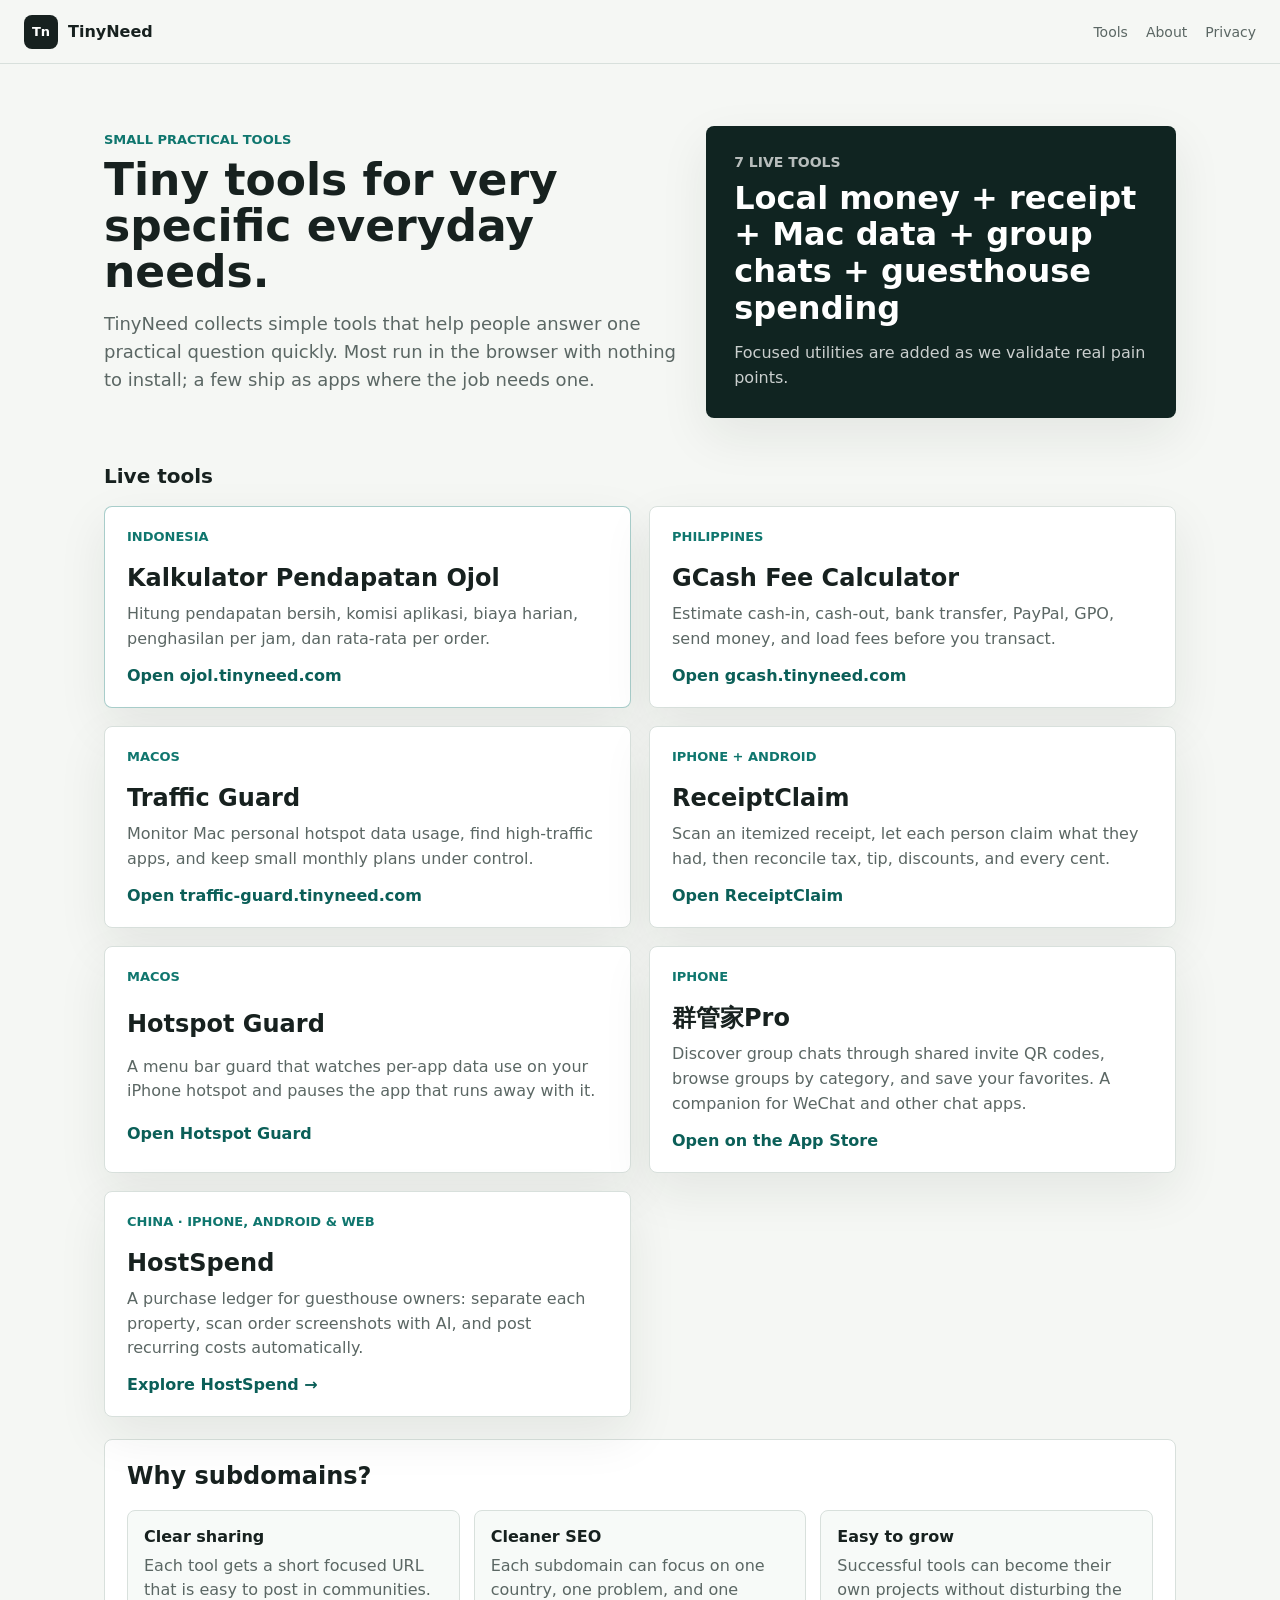
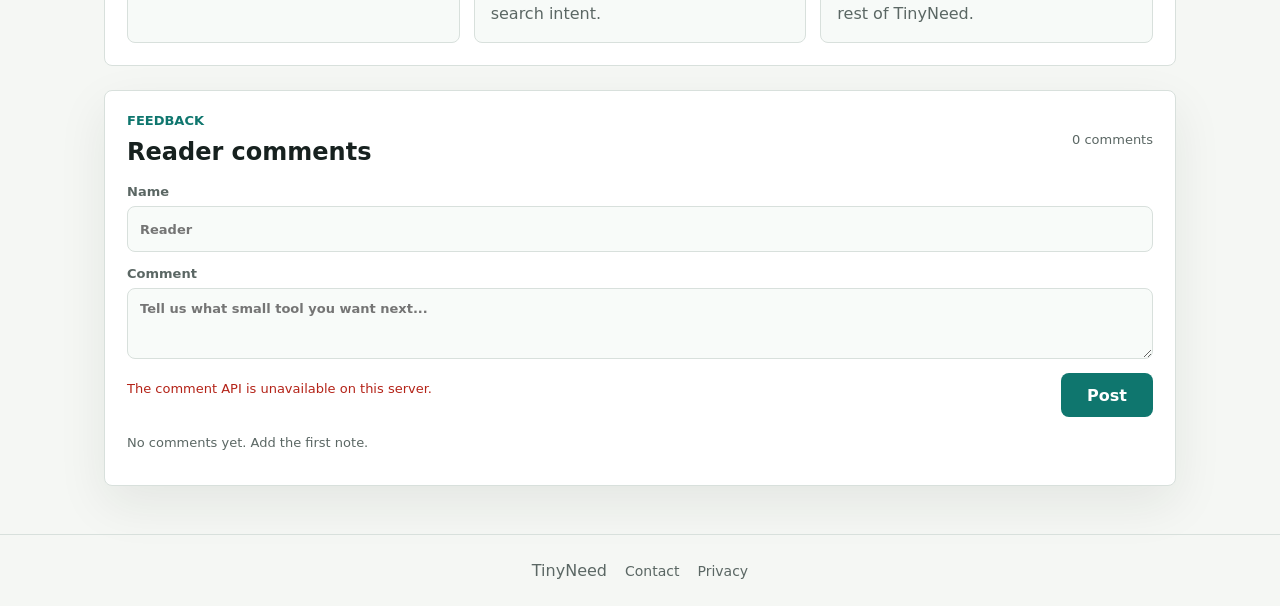
==== commit 24a19e47: "feat(hostspend): add bilingual TinyNeed project page" ====
--- a/index.html
+++ b/index.html
@@ -84,11 +84,11 @@
             <p>Discover group chats through shared invite QR codes, browse groups by category, and save your favorites. A companion for WeChat and other chat apps.</p>
             <strong>Open on the App Store</strong>
           </a>
-          <a class="tool-card" href="https://jiadi.gojito.top/">
-            <span class="tool-locale">China · Mobile web</span>
-            <h3>民宿家底</h3>
-            <p>A purchase ledger for guesthouse owners: log what you bought for each property, sort it by category and by whether it was a one-off fit-out or a running cost, and let recurring bills like rent file themselves every month.</p>
-            <strong>Open jiadi.gojito.top</strong>
+          <a class="tool-card" href="/hostspend/" data-hostspend-localized data-hostspend-link>
+            <span class="tool-locale" data-copy-en="China · iPhone, Android &amp; web" data-copy-zh="中国 · iPhone、Android、网页">China · iPhone, Android &amp; web</span>
+            <h3 data-copy-en="HostSpend" data-copy-zh="民宿家底">HostSpend</h3>
+            <p data-copy-en="A purchase ledger for guesthouse owners: separate each property, scan order screenshots with AI, and post recurring costs automatically." data-copy-zh="给民宿老板的购买账本：分店记采购、AI 识别订单截图，月租等固定支出自动入账。">A purchase ledger for guesthouse owners: separate each property, scan order screenshots with AI, and post recurring costs automatically.</p>
+            <strong data-copy-en="Explore HostSpend →" data-copy-zh="了解民宿家底 →">Explore HostSpend →</strong>
           </a>
         </div>
       </section>
@@ -146,5 +146,6 @@
       <a href="/privacy/">Privacy</a>
     </footer>
     <script src="/script.js" defer></script>
+    <script type="module" src="/hostspend/localization.js"></script>
   </body>
 </html>
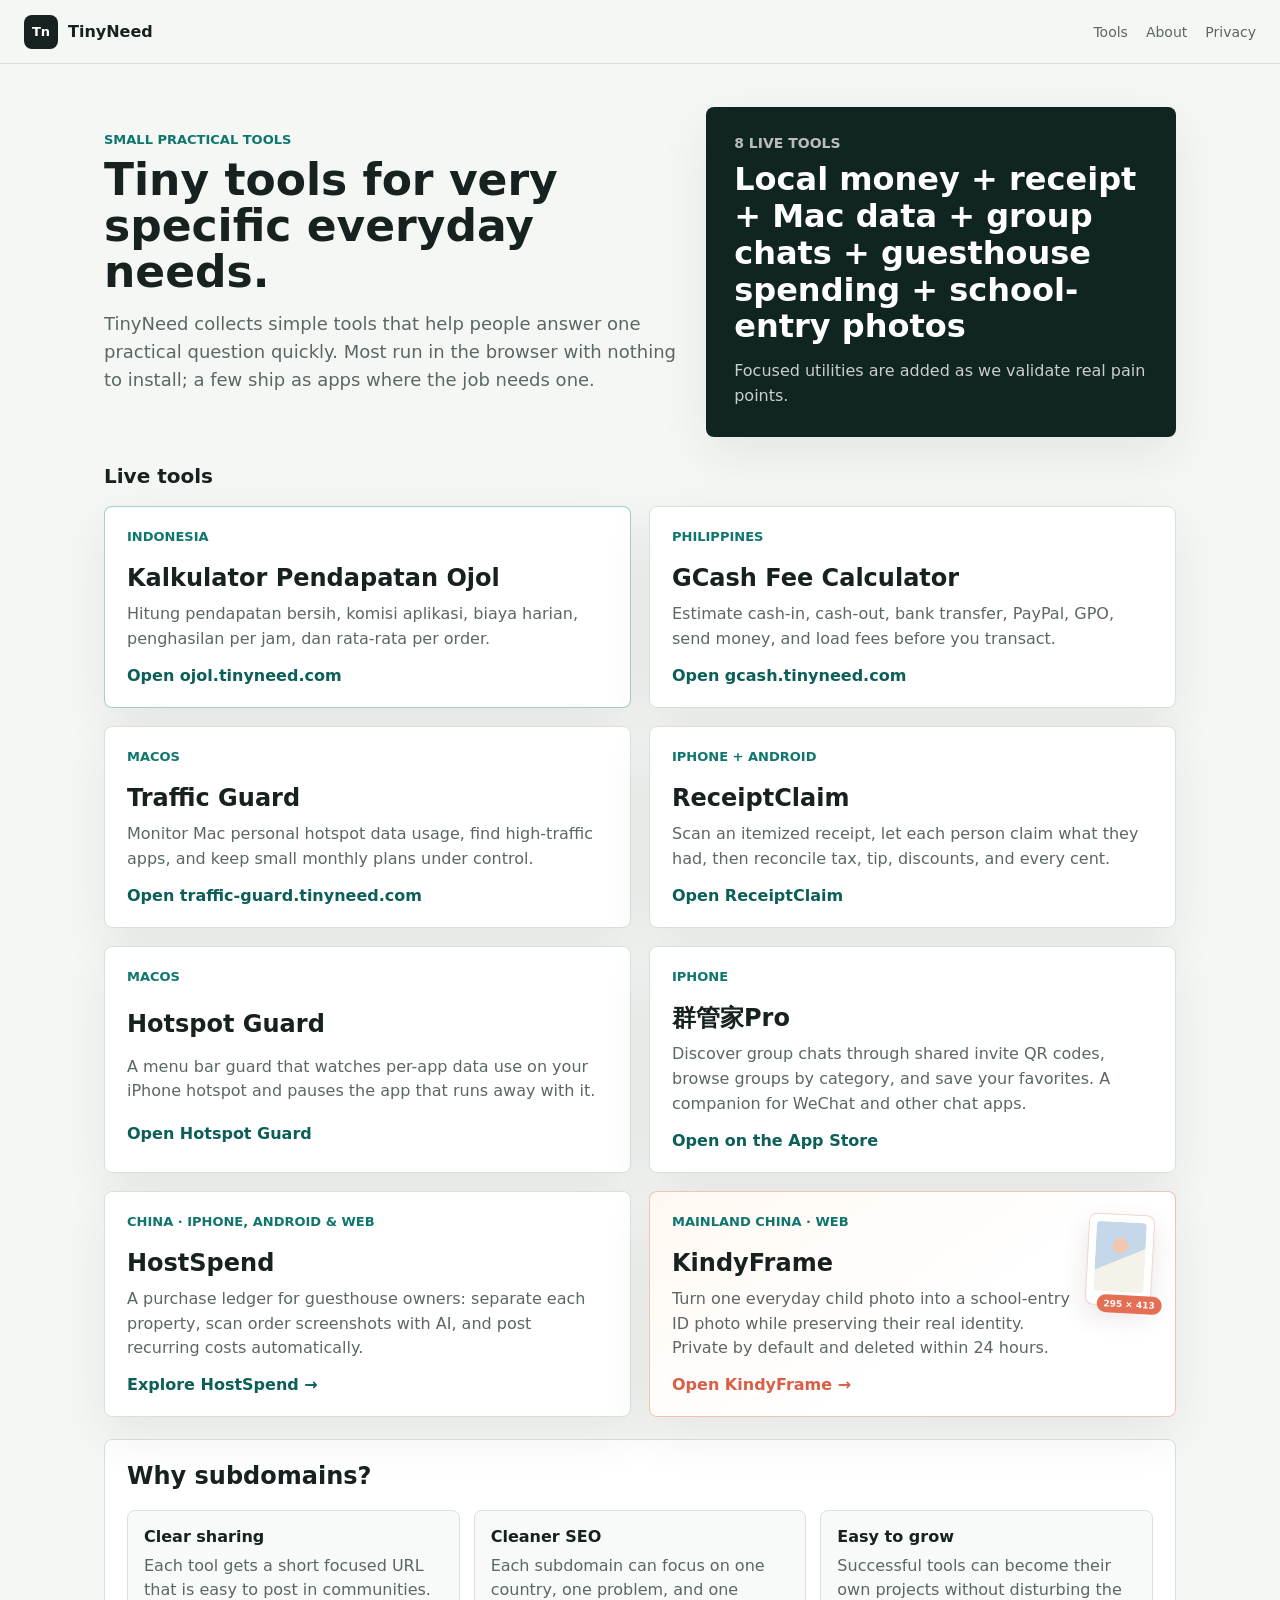
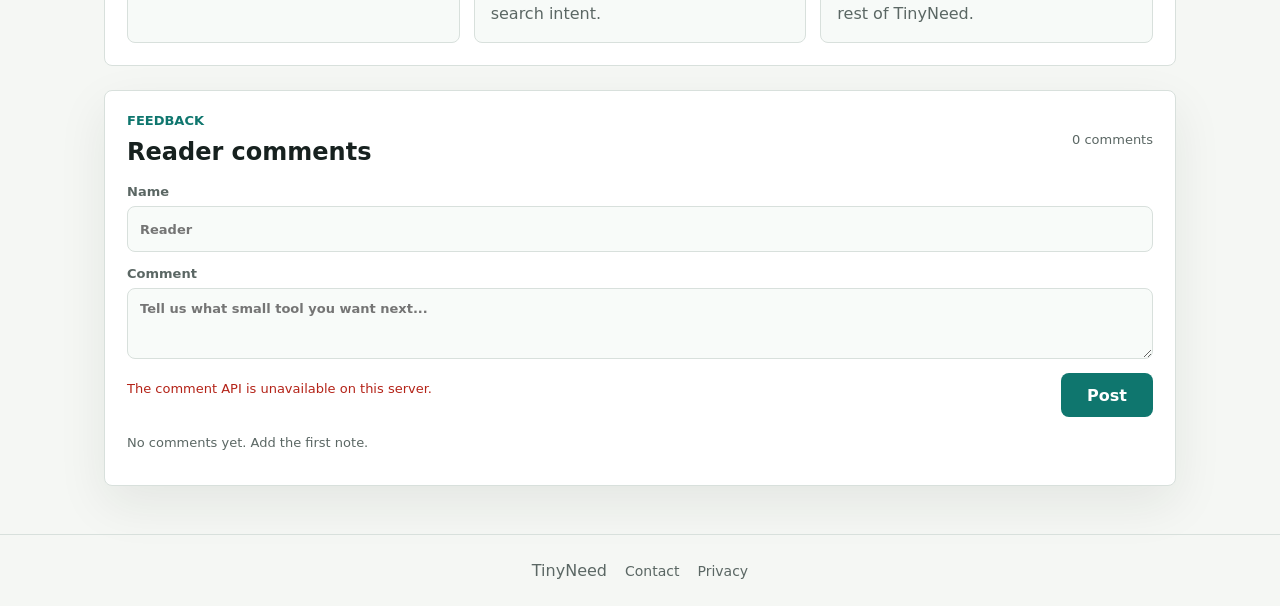
==== commit 674a090b: "feat: add bilingual KindyFrame directory card" ====
--- a/index.html
+++ b/index.html
@@ -37,8 +37,8 @@
           <p class="hero-text">TinyNeed collects simple tools that help people answer one practical question quickly. Most run in the browser with nothing to install; a few ship as apps where the job needs one.</p>
         </div>
         <div class="hub-panel" aria-label="Available tools">
-          <span>7 live tools</span>
-          <strong>Local money + receipt + Mac data + group chats + guesthouse spending</strong>
+          <span>8 live tools</span>
+          <strong>Local money + receipt + Mac data + group chats + guesthouse spending + school-entry photos</strong>
           <p>Focused utilities are added as we validate real pain points.</p>
         </div>
       </section>
@@ -89,6 +89,13 @@
             <h3 data-copy-en="HostSpend" data-copy-zh="民宿家底">HostSpend</h3>
             <p data-copy-en="A purchase ledger for guesthouse owners: separate each property, scan order screenshots with AI, and post recurring costs automatically." data-copy-zh="给民宿老板的购买账本：分店记采购、AI 识别订单截图，月租等固定支出自动入账。">A purchase ledger for guesthouse owners: separate each property, scan order screenshots with AI, and post recurring costs automatically.</p>
             <strong data-copy-en="Explore HostSpend →" data-copy-zh="了解民宿家底 →">Explore HostSpend →</strong>
+          </a>
+          <a class="tool-card kindyframe-tool" href="https://photo.gojito.top/?lang=en" data-kindyframe-localized data-kindyframe-link>
+            <span class="tool-locale" data-copy-en="Mainland China · Web" data-copy-zh="中国大陆 · 网页">Mainland China · Web</span>
+            <span class="kindyframe-photo-mark" aria-hidden="true"><i></i><b>295 × 413</b></span>
+            <h3 data-copy-en="KindyFrame" data-copy-zh="小芽照">KindyFrame</h3>
+            <p data-copy-en="Turn one everyday child photo into a school-entry ID photo while preserving their real identity. Private by default and deleted within 24 hours." data-copy-zh="把孩子的一张日常照制作成入园入学证件照，保留真实身份，默认 24 小时删除。">Turn one everyday child photo into a school-entry ID photo while preserving their real identity. Private by default and deleted within 24 hours.</p>
+            <strong data-copy-en="Open KindyFrame →" data-copy-zh="打开小芽照 →">Open KindyFrame →</strong>
           </a>
         </div>
       </section>
--- a/styles.css
+++ b/styles.css
@@ -69,6 +69,13 @@
   gap: 18px;
 }
 
+.brand,
+.footer a {
+  align-items: center;
+  display: inline-flex;
+  min-height: 44px;
+}
+
 .topnav a,
 .footer a {
   color: var(--muted);
@@ -578,6 +585,60 @@
   overflow-wrap: anywhere;
 }
 
+.kindyframe-tool {
+  background: linear-gradient(145deg, #fff8f2, var(--panel) 58%);
+  border-color: rgba(229, 111, 85, 0.42);
+  overflow: hidden;
+  position: relative;
+}
+
+.kindyframe-tool h3,
+.kindyframe-tool p {
+  max-width: calc(100% - 78px);
+}
+
+.kindyframe-tool strong { color: #d95f46; }
+
+.kindyframe-photo-mark {
+  background: #fff;
+  border: 1px solid #ead7d1;
+  border-radius: 8px;
+  box-shadow: 0 10px 26px rgba(76, 43, 28, 0.12);
+  height: 92px;
+  padding: 7px;
+  position: absolute;
+  right: 22px;
+  top: 22px;
+  transform: rotate(3deg);
+  width: 66px;
+}
+
+.kindyframe-photo-mark i {
+  background: radial-gradient(circle at 50% 34%, #f1c7ae 0 14%, transparent 15%), linear-gradient(155deg, #c5d8e9 0 52%, #f5f2ea 53%);
+  border-radius: 4px;
+  display: block;
+  height: 70px;
+  width: 50px;
+}
+
+.kindyframe-photo-mark b {
+  background: #e56f55;
+  border-radius: 999px;
+  bottom: -8px;
+  color: #fff;
+  font-size: 9px;
+  padding: 4px 7px;
+  position: absolute;
+  right: -12px;
+  white-space: nowrap;
+}
+
+@media (max-width: 420px) {
+  .kindyframe-tool h3,
+  .kindyframe-tool p { max-width: calc(100% - 64px); }
+  .kindyframe-photo-mark { right: 14px; }
+}
+
 .hub-note {
   box-shadow: none;
 }
